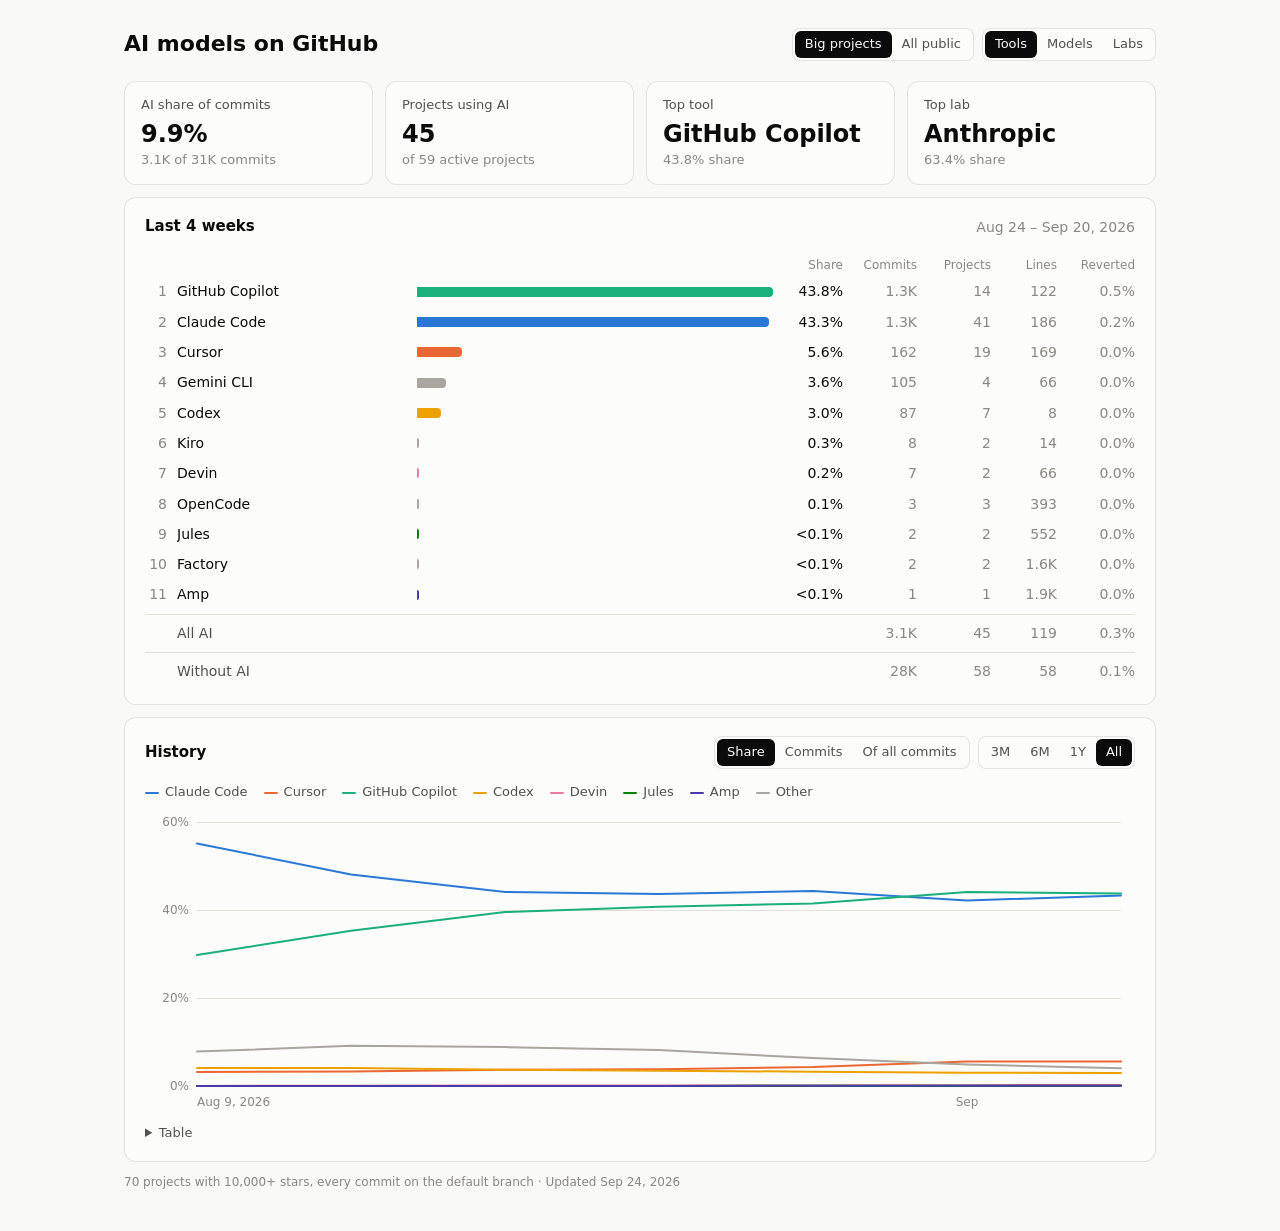
==== site/index.html @ df9959e1 "AI models on GitHub: which tools and models write the code in big open-source projects Two modes: ev" ====
<!doctype html>
<html lang="en">
<head>
  <meta charset="utf-8">
  <meta name="viewport" content="width=device-width, initial-scale=1">
  <title>AI models on GitHub</title>
  <link rel="stylesheet" href="style.css">
</head>
<body>
  <main class="viz-root">
    <header>
      <h1>AI models on GitHub</h1>
      <div class="filters">
        <div class="seg" id="mode" role="group" aria-label="Repositories"></div>
        <div class="seg" id="view" role="group" aria-label="Group by"></div>
      </div>
    </header>
    <div class="filters sub" id="tool-row">
      <div class="seg" id="tool" role="group" aria-label="Tool"></div>
    </div>

    <section class="tiles" id="tiles" aria-label="Last 4 weeks"></section>

    <section class="card">
      <div class="card-head">
        <h2>Last 4 weeks</h2>
        <span class="muted" id="board-period"></span>
      </div>
      <div class="board" id="board" role="table"></div>
      <p class="muted" id="board-note"></p>
    </section>

    <section class="card">
      <div class="card-head">
        <h2>History</h2>
        <div class="filters">
          <div class="seg" id="measure" role="group" aria-label="Measure"></div>
          <div class="seg" id="range" role="group" aria-label="Range"></div>
        </div>
      </div>
      <ul class="legend" id="legend"></ul>
      <div class="chart" id="chart"></div>
      <details>
        <summary>Table</summary>
        <div class="table-wrap"><table id="table"></table></div>
      </details>
    </section>

    <footer class="muted" id="footer"></footer>
  </main>
  <div class="tooltip" id="tooltip" role="status" hidden></div>
  <script src="data.js"></script>
  <script src="app.js"></script>
</body>
</html>
---- site/style.css ----
.viz-root {
  color-scheme: light;
  --page: #f9f9f7;
  --surface: #fcfcfb;
  --ink: #0b0b0b;
  --ink-2: #52514e;
  --muted: #898781;
  --grid: #e1e0d9;
  --axis: #c3c2b7;
  --ring: rgba(11, 11, 11, 0.10);
  --wash: rgba(11, 11, 11, 0.04);
  --other: #a8a69f;
  --s1: #2a78d6; --s2: #eb6834; --s3: #1baf7a; --s4: #eda100;
  --s5: #e87ba4; --s6: #008300; --s7: #4a3aa7;
}
@media (prefers-color-scheme: dark) {
  .viz-root {
    color-scheme: dark;
    --page: #0d0d0d;
    --surface: #1a1a19;
    --ink: #ffffff;
    --ink-2: #c3c2b7;
    --muted: #898781;
    --grid: #2c2c2a;
    --axis: #383835;
    --ring: rgba(255, 255, 255, 0.10);
    --wash: rgba(255, 255, 255, 0.05);
    --other: #6e6d67;
    --s1: #3987e5; --s2: #d95926; --s3: #199e70; --s4: #c98500;
    --s5: #d55181; --s6: #008300; --s7: #9085e9;
  }
}

* { box-sizing: border-box; }
html, body { margin: 0; }
body { background: #f9f9f7; }
@media (prefers-color-scheme: dark) { body { background: #0d0d0d; } }

.viz-root {
  font: 14px/1.45 system-ui, -apple-system, "Segoe UI", sans-serif;
  color: var(--ink);
  background: var(--page);
  max-width: 1080px;
  margin: 0 auto;
  padding: 28px 24px 40px;
  min-height: 100vh;
}
h1 { font-size: 22px; font-weight: 600; margin: 0; }
h2 { font-size: 15px; font-weight: 600; margin: 0; }
.muted { color: var(--muted); }

header { display: flex; flex-wrap: wrap; gap: 16px; align-items: center; justify-content: space-between; margin-bottom: 20px; }
.filters { display: flex; flex-wrap: wrap; gap: 8px; }
.seg { display: inline-flex; border: 1px solid var(--ring); border-radius: 8px; padding: 2px; background: var(--surface); }
.seg button {
  font: inherit; font-size: 13px; color: var(--ink-2); background: none; border: 0;
  padding: 4px 10px; border-radius: 6px; cursor: pointer;
}
.seg button:hover { background: var(--wash); }
.seg button[aria-pressed="true"] { background: var(--ink); color: var(--surface); }
.seg button:focus-visible { outline: 2px solid var(--s1); outline-offset: 1px; }

.tiles { display: grid; grid-template-columns: repeat(auto-fit, minmax(200px, 1fr)); gap: 12px; margin-bottom: 12px; }
.tile, .card { background: var(--surface); border: 1px solid var(--ring); border-radius: 12px; }
.tile { padding: 14px 16px; }
.tile .label { color: var(--ink-2); font-size: 13px; }
.tile .value { font-size: 24px; font-weight: 600; margin-top: 2px; overflow-wrap: anywhere; }
.tile .sub { color: var(--muted); font-size: 13px; }

.card { padding: 18px 20px; margin-bottom: 12px; }
.card-head { display: flex; flex-wrap: wrap; gap: 12px; align-items: center; justify-content: space-between; margin-bottom: 14px; }

.filters.sub { margin: -8px 0 16px; }
.filters.sub:empty, .filters.sub[hidden] { display: none; }

.board { font-variant-numeric: tabular-nums; }
.board .row {
  display: grid; grid-template-columns: 22px minmax(140px, 230px) 1fr 60px 64px;
  gap: 10px; align-items: center; padding: 5px 0;
}
.board.big .row { grid-template-columns: 22px minmax(140px, 230px) 1fr 60px 64px 64px 56px 68px; }
.board .row.head { color: var(--muted); font-size: 12px; padding-bottom: 2px; }
.board .row.item { cursor: default; border-radius: 6px; }
.board.big .row.item { cursor: pointer; }
.board.big .row.item:hover { background: var(--wash); }
.board .row.base { color: var(--ink-2); border-top: 1px solid var(--grid); margin-top: 4px; padding-top: 8px; }
.board .rank { color: var(--muted); text-align: right; }
.board .name { display: flex; align-items: baseline; gap: 6px; min-width: 0; }
.board .name span:first-child { white-space: nowrap; overflow: hidden; text-overflow: ellipsis; }
.board .lab { color: var(--muted); font-size: 12px; white-space: nowrap; }
.board .track { height: 10px; }
.board .bar { height: 10px; border-radius: 0 4px 4px 0; min-width: 2px; }
.board .num { text-align: right; }
.board .dim { text-align: right; color: var(--muted); }
.board .drill { margin: 2px 0 10px 32px; padding: 8px 12px; border-left: 2px solid var(--grid); font-size: 13px; }
.board .drill div { display: flex; gap: 10px; align-items: baseline; padding: 2px 0; }
.board .drill .repo { min-width: 220px; color: var(--ink); text-decoration: none; }
.board .drill a { color: var(--ink-2); }
.board .drill a:hover { color: var(--ink); }
#board-note { margin: 8px 0 0 32px; }
#board-note:empty { display: none; }

.legend { list-style: none; display: flex; flex-wrap: wrap; gap: 6px 16px; margin: 0 0 10px; padding: 0; color: var(--ink-2); font-size: 13px; }
.legend li { display: flex; align-items: center; gap: 6px; }
.legend .key { width: 14px; height: 2px; border-radius: 1px; }
.legend .key.rect { height: 10px; width: 10px; border-radius: 2px; }

.chart { position: relative; }
.chart svg { display: block; width: 100%; overflow: visible; }
.chart text { fill: var(--muted); font-size: 12px; font-variant-numeric: tabular-nums; }
.chart .grid { stroke: var(--grid); stroke-width: 1; shape-rendering: crispEdges; }
.chart .base { stroke: var(--axis); stroke-width: 1; shape-rendering: crispEdges; }
.chart .line { fill: none; stroke-width: 2; stroke-linejoin: round; stroke-linecap: round; }
.chart .cross { stroke: var(--axis); stroke-width: 1; shape-rendering: crispEdges; }
.chart .dot { stroke: var(--surface); stroke-width: 2; }

.tooltip {
  position: fixed; z-index: 10; pointer-events: none; min-width: 180px;
  background: var(--surface); color: var(--ink); border: 1px solid var(--ring); border-radius: 8px;
  box-shadow: 0 4px 16px rgba(0, 0, 0, 0.12); padding: 8px 10px; font: 13px/1.4 system-ui, -apple-system, "Segoe UI", sans-serif;
}
.tooltip .head { color: var(--ink-2); margin-bottom: 4px; }
.tooltip .row { display: grid; grid-template-columns: 14px auto 1fr; gap: 8px; align-items: center; }
.tooltip .row .key { width: 12px; height: 2px; border-radius: 1px; }
.tooltip .row b { font-variant-numeric: tabular-nums; font-weight: 600; }
.tooltip .row span { color: var(--ink-2); white-space: nowrap; }

details { margin-top: 12px; }
summary { cursor: pointer; color: var(--ink-2); font-size: 13px; }
.table-wrap { max-height: 360px; overflow: auto; margin-top: 8px; }
table { border-collapse: collapse; font-size: 12px; font-variant-numeric: tabular-nums; width: 100%; }
th, td { padding: 4px 8px; text-align: right; border-bottom: 1px solid var(--grid); white-space: nowrap; }
th:first-child, td:first-child { text-align: left; }
thead th { position: sticky; top: 0; background: var(--surface); color: var(--ink-2); font-weight: 600; }

footer { font-size: 12px; margin-top: 8px; }

@media (max-width: 760px) {
  .board .row, .board.big .row { grid-template-columns: 18px minmax(100px, 1fr) 1fr 56px; }
  .board .row > :nth-child(n+5) { display: none; }
}
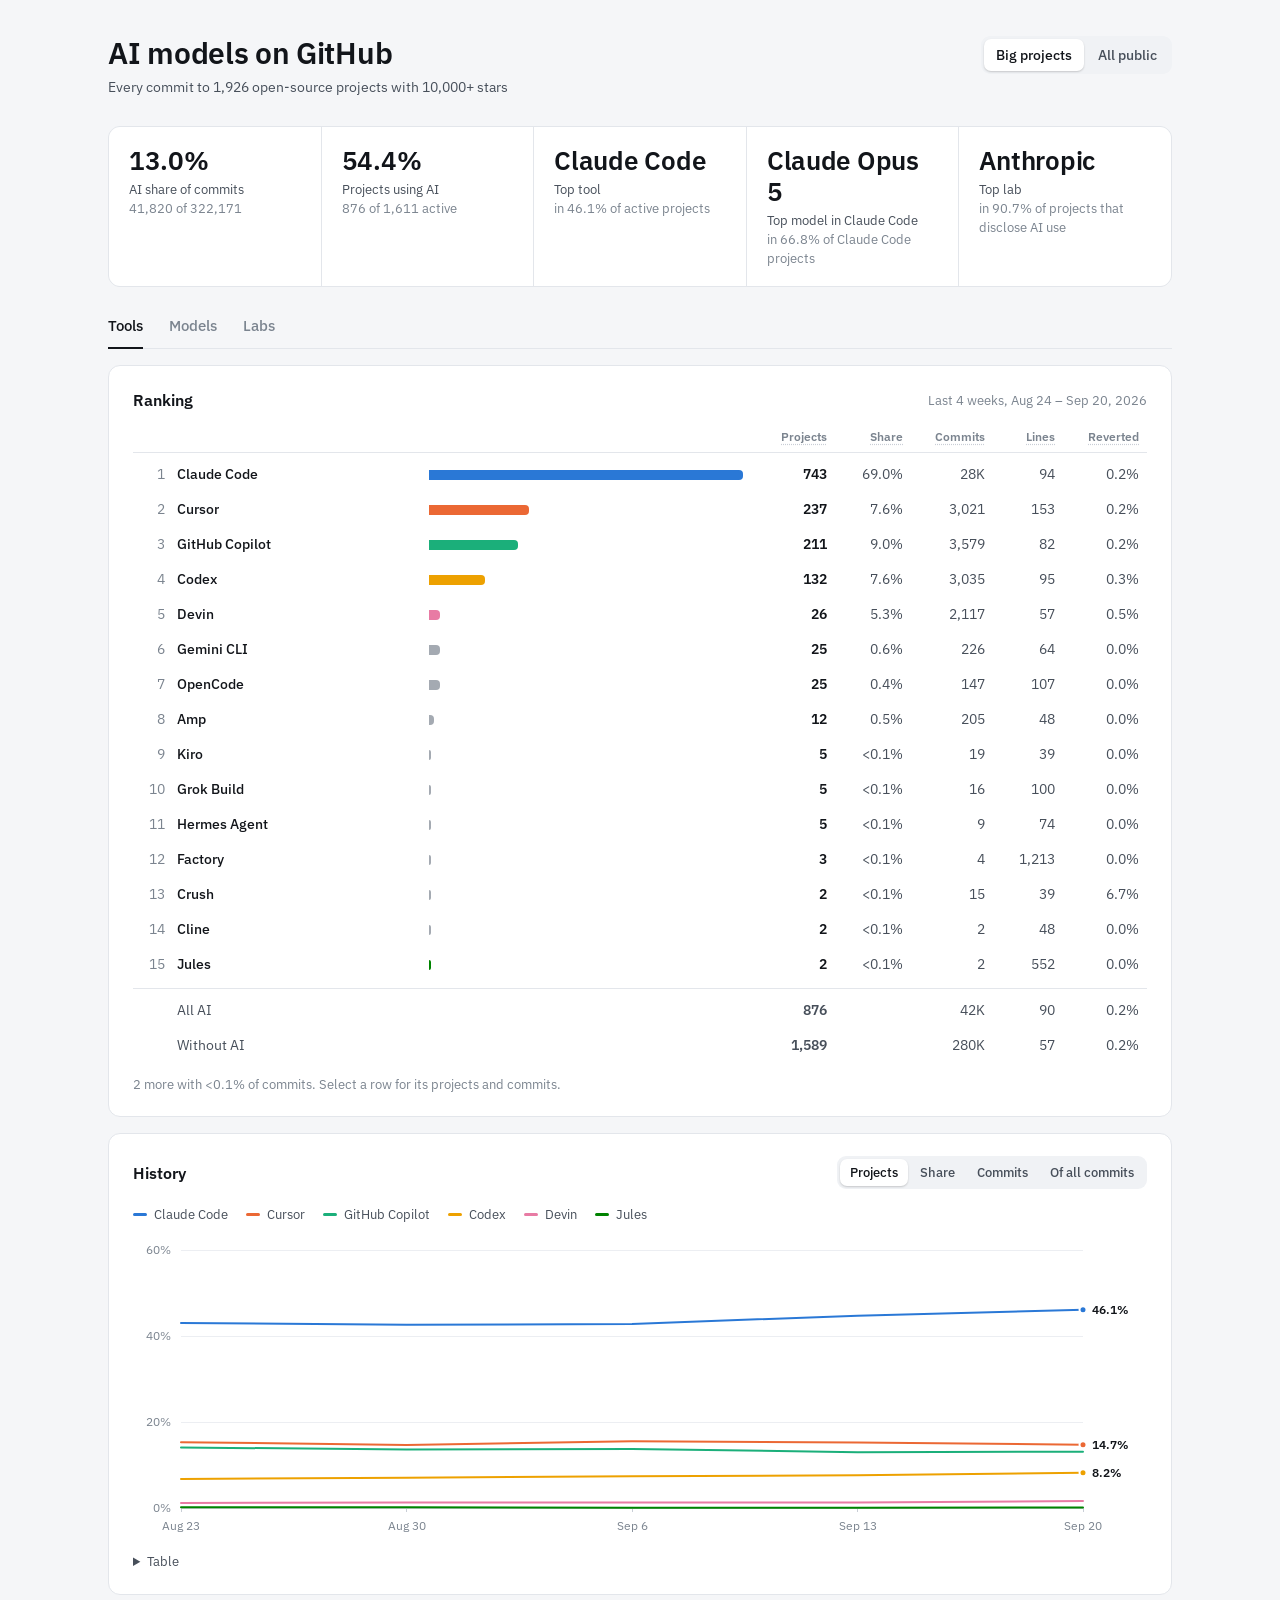
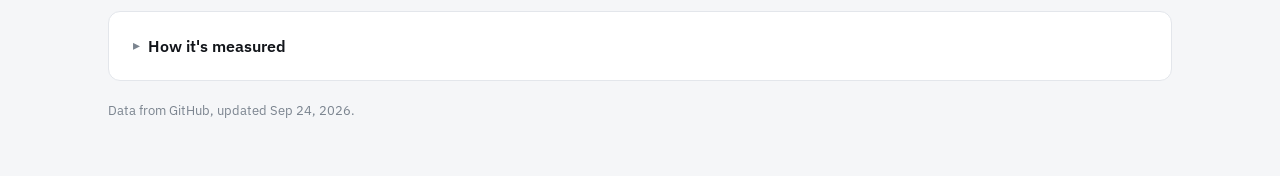
==== commit 06f43f2d: "Redesigned report page: readable tooltip, weekly date axis, values at line ends, one strip of key fi" ====
--- a/site/index.html
+++ b/site/index.html
@@ -4,50 +4,65 @@
   <meta charset="utf-8">
   <meta name="viewport" content="width=device-width, initial-scale=1">
   <title>AI models on GitHub</title>
+  <link rel="preconnect" href="https://fonts.googleapis.com">
+  <link rel="preconnect" href="https://fonts.gstatic.com" crossorigin>
+  <link rel="stylesheet" href="https://fonts.googleapis.com/css2?family=IBM+Plex+Sans:wght@400;500;600&display=swap">
   <link rel="stylesheet" href="style.css">
 </head>
 <body>
-  <main class="viz-root">
-    <header>
-      <h1>AI models on GitHub</h1>
-      <div class="filters">
-        <div class="seg" id="mode" role="group" aria-label="Repositories"></div>
-        <div class="seg" id="view" role="group" aria-label="Group by"></div>
+  <div class="page">
+    <header class="top">
+      <div>
+        <h1>AI models on GitHub</h1>
+        <p class="scope" id="scope"></p>
       </div>
+      <div class="seg" id="mode" role="group" aria-label="Repositories"></div>
     </header>
-    <div class="filters sub" id="tool-row">
-      <div class="seg" id="tool" role="group" aria-label="Tool"></div>
-    </div>
 
-    <section class="tiles" id="tiles" aria-label="Last 4 weeks"></section>
+    <section class="figures" id="figures" aria-label="Last 4 weeks"></section>
 
-    <section class="card">
-      <div class="card-head">
-        <h2>Last 4 weeks</h2>
-        <span class="muted" id="board-period"></span>
+    <nav class="tabs" id="view" role="tablist" aria-label="Group by"></nav>
+    <div class="chips" id="tool" role="group" aria-label="Tool"></div>
+
+    <section class="panel">
+      <div class="panel-head">
+        <h2>Ranking</h2>
+        <span class="period" id="period"></span>
       </div>
-      <div class="board" id="board" role="table"></div>
-      <p class="muted" id="board-note"></p>
+      <div class="board" id="board" role="table" aria-label="Ranking"></div>
+      <p class="note" id="note"></p>
     </section>
 
-    <section class="card">
-      <div class="card-head">
+    <section class="panel">
+      <div class="panel-head">
         <h2>History</h2>
-        <div class="filters">
-          <div class="seg" id="measure" role="group" aria-label="Measure"></div>
-          <div class="seg" id="range" role="group" aria-label="Range"></div>
+        <div class="controls">
+          <div class="seg small" id="measure" role="group" aria-label="Measure"></div>
+          <div class="seg small" id="range" role="group" aria-label="Range"></div>
         </div>
       </div>
       <ul class="legend" id="legend"></ul>
       <div class="chart" id="chart"></div>
-      <details>
+      <details class="more">
         <summary>Table</summary>
         <div class="table-wrap"><table id="table"></table></div>
       </details>
     </section>
 
-    <footer class="muted" id="footer"></footer>
-  </main>
+    <details class="panel method">
+      <summary><h2>How it's measured</h2></summary>
+      <ul>
+        <li>An AI coding tool leaves a trace in the commit: its signature (<code>Co-authored-by: Claude Opus 5</code>), or a line the author writes on purpose (<code>Assisted-by: Codex (GPT-5)</code>, <code>Model: GPT-6. Harness: Codex.</code> in the pull request).</li>
+        <li><b>Big projects</b>: every active public repository with 10,000+ stars that contains code. Every commit on the default branch is read, with the description of its pull request. Bots other than AI agents are left out.</li>
+        <li><b>All public</b>: GitHub commit search over all public repositories, estimated from samples.</li>
+        <li>Models are compared only within one tool: Claude Code always names the model, Codex only when the author does, Cursor and Copilot never.</li>
+        <li>Labs are compared only in projects that disclose AI use on purpose, where tools that do not sign are visible too.</li>
+        <li>Every figure covers four complete weeks. Lines: median lines changed per commit. Reverted: share of commits reverted later.</li>
+      </ul>
+    </details>
+
+    <footer class="foot" id="footer"></footer>
+  </div>
   <div class="tooltip" id="tooltip" role="status" hidden></div>
   <script src="data.js"></script>
   <script src="app.js"></script>
--- a/site/style.css
+++ b/site/style.css
@@ -1,141 +1,195 @@
-.viz-root {
+/* Tokens live on :root so everything, the floating tooltip included, sees them. */
+:root {
   color-scheme: light;
-  --page: #f9f9f7;
-  --surface: #fcfcfb;
-  --ink: #0b0b0b;
-  --ink-2: #52514e;
-  --muted: #898781;
-  --grid: #e1e0d9;
-  --axis: #c3c2b7;
-  --ring: rgba(11, 11, 11, 0.10);
-  --wash: rgba(11, 11, 11, 0.04);
-  --other: #a8a69f;
+  --page: #f5f6f8;
+  --surface: #ffffff;
+  --raised: #f0f2f5;
+  --hairline: #e3e6eb;
+  --grid: #eceef2;
+  --axis: #c9ced6;
+  --ink: #12151a;
+  --ink-2: #474f5a;
+  --muted: #7b848f;
+  --wash: rgba(18, 21, 26, 0.045);
+  --other: #a4aab2;
+  --shadow: 0 8px 28px rgba(18, 21, 26, 0.14);
   --s1: #2a78d6; --s2: #eb6834; --s3: #1baf7a; --s4: #eda100;
   --s5: #e87ba4; --s6: #008300; --s7: #4a3aa7;
+  --font: "IBM Plex Sans", system-ui, -apple-system, "Segoe UI", sans-serif;
 }
 @media (prefers-color-scheme: dark) {
-  .viz-root {
+  :root {
     color-scheme: dark;
-    --page: #0d0d0d;
-    --surface: #1a1a19;
-    --ink: #ffffff;
-    --ink-2: #c3c2b7;
-    --muted: #898781;
-    --grid: #2c2c2a;
-    --axis: #383835;
-    --ring: rgba(255, 255, 255, 0.10);
-    --wash: rgba(255, 255, 255, 0.05);
-    --other: #6e6d67;
+    --page: #0e1013;
+    --surface: #16191e;
+    --raised: #1e2228;
+    --hairline: #262b32;
+    --grid: #21252b;
+    --axis: #3a4048;
+    --ink: #eef1f4;
+    --ink-2: #b3bbc5;
+    --muted: #7f8893;
+    --wash: rgba(238, 241, 244, 0.05);
+    --other: #5c646e;
+    --shadow: 0 10px 32px rgba(0, 0, 0, 0.5);
     --s1: #3987e5; --s2: #d95926; --s3: #199e70; --s4: #c98500;
     --s5: #d55181; --s6: #008300; --s7: #9085e9;
   }
 }
 
 * { box-sizing: border-box; }
-html, body { margin: 0; }
-body { background: #f9f9f7; }
-@media (prefers-color-scheme: dark) { body { background: #0d0d0d; } }
+html, body { margin: 0; background: var(--page); }
+body { font: 14px/1.5 var(--font); color: var(--ink); -webkit-font-smoothing: antialiased; }
+a { color: inherit; }
+:focus-visible { outline: 2px solid var(--s1); outline-offset: 2px; }
 
-.viz-root {
-  font: 14px/1.45 system-ui, -apple-system, "Segoe UI", sans-serif;
-  color: var(--ink);
-  background: var(--page);
-  max-width: 1080px;
-  margin: 0 auto;
-  padding: 28px 24px 40px;
-  min-height: 100vh;
+.page { max-width: 1120px; margin: 0 auto; padding: 36px 28px 56px; }
+
+/* ---------- header ---------- */
+.top { display: flex; flex-wrap: wrap; align-items: flex-start; justify-content: space-between; gap: 16px 24px; margin-bottom: 28px; }
+h1 { font-size: 30px; line-height: 1.15; font-weight: 600; letter-spacing: -0.01em; margin: 0; }
+.scope { margin: 6px 0 0; color: var(--ink-2); font-size: 14px; }
+h2 { font-size: 16px; font-weight: 600; margin: 0; }
+
+.seg { display: inline-flex; padding: 3px; gap: 2px; background: var(--raised); border-radius: 9px; }
+.seg button {
+  font: inherit; font-size: 13.5px; font-weight: 500; color: var(--ink-2); background: none; border: 0;
+  padding: 6px 12px; border-radius: 7px; cursor: pointer; white-space: nowrap;
 }
-h1 { font-size: 22px; font-weight: 600; margin: 0; }
-h2 { font-size: 15px; font-weight: 600; margin: 0; }
-.muted { color: var(--muted); }
+.seg.small button { font-size: 12.5px; padding: 4px 10px; }
+.seg button:hover { color: var(--ink); }
+.seg button[aria-pressed="true"] { background: var(--surface); color: var(--ink); box-shadow: 0 1px 2px rgba(0, 0, 0, 0.18); }
+.seg:empty { display: none; }
 
-header { display: flex; flex-wrap: wrap; gap: 16px; align-items: center; justify-content: space-between; margin-bottom: 20px; }
-.filters { display: flex; flex-wrap: wrap; gap: 8px; }
-.seg { display: inline-flex; border: 1px solid var(--ring); border-radius: 8px; padding: 2px; background: var(--surface); }
-.seg button {
-  font: inherit; font-size: 13px; color: var(--ink-2); background: none; border: 0;
-  padding: 4px 10px; border-radius: 6px; cursor: pointer;
+/* ---------- key figures: one strip, cells split by hairlines ---------- */
+.figures {
+  display: grid; grid-template-columns: repeat(var(--n, 5), 1fr); gap: 1px;
+  background: var(--hairline); border: 1px solid var(--hairline); border-radius: 12px; margin-bottom: 28px; overflow: hidden;
 }
-.seg button:hover { background: var(--wash); }
-.seg button[aria-pressed="true"] { background: var(--ink); color: var(--surface); }
-.seg button:focus-visible { outline: 2px solid var(--s1); outline-offset: 1px; }
+.figure { padding: 18px 20px; background: var(--surface); min-width: 0; }
+.figure .value { font-size: 26px; line-height: 1.2; font-weight: 600; letter-spacing: -0.01em; overflow-wrap: anywhere; }
+.figure .label { color: var(--ink-2); font-size: 13px; margin-top: 4px; }
+.figure .sub { color: var(--muted); font-size: 12.5px; }
 
-.tiles { display: grid; grid-template-columns: repeat(auto-fit, minmax(200px, 1fr)); gap: 12px; margin-bottom: 12px; }
-.tile, .card { background: var(--surface); border: 1px solid var(--ring); border-radius: 12px; }
-.tile { padding: 14px 16px; }
-.tile .label { color: var(--ink-2); font-size: 13px; }
-.tile .value { font-size: 24px; font-weight: 600; margin-top: 2px; overflow-wrap: anywhere; }
-.tile .sub { color: var(--muted); font-size: 13px; }
+/* ---------- view tabs and tool chips ---------- */
+.tabs { display: flex; gap: 26px; border-bottom: 1px solid var(--hairline); margin-bottom: 16px; }
+.tabs button {
+  font: inherit; font-size: 15px; font-weight: 500; color: var(--muted); background: none; border: 0;
+  padding: 0 0 10px; margin-bottom: -1px; border-bottom: 2px solid transparent; cursor: pointer;
+}
+.tabs button:hover { color: var(--ink); }
+.tabs button[aria-selected="true"] { color: var(--ink); border-bottom-color: var(--ink); }
+.chips { display: flex; flex-wrap: wrap; gap: 6px; margin-bottom: 16px; }
+.chips[hidden] { display: none; }
+.chips button {
+  font: inherit; font-size: 13px; color: var(--ink-2); background: var(--surface); cursor: pointer;
+  border: 1px solid var(--hairline); border-radius: 999px; padding: 4px 12px;
+}
+.chips button:hover { color: var(--ink); border-color: var(--axis); }
+.chips button[aria-pressed="true"] { color: var(--page); background: var(--ink); border-color: var(--ink); }
 
-.card { padding: 18px 20px; margin-bottom: 12px; }
-.card-head { display: flex; flex-wrap: wrap; gap: 12px; align-items: center; justify-content: space-between; margin-bottom: 14px; }
+/* ---------- panels ---------- */
+.panel { background: var(--surface); border: 1px solid var(--hairline); border-radius: 12px; padding: 22px 24px; margin-bottom: 16px; }
+.panel-head { display: flex; flex-wrap: wrap; align-items: center; justify-content: space-between; gap: 12px; margin-bottom: 16px; }
+.period { color: var(--muted); font-size: 13px; }
+.controls { display: flex; flex-wrap: wrap; gap: 8px; }
+.note { color: var(--muted); font-size: 12.5px; margin: 12px 0 0; }
+.note:empty { display: none; }
 
-.filters.sub { margin: -8px 0 16px; }
-.filters.sub:empty, .filters.sub[hidden] { display: none; }
-
+/* ---------- ranking ---------- */
 .board { font-variant-numeric: tabular-nums; }
 .board .row {
-  display: grid; grid-template-columns: 22px minmax(140px, 230px) 1fr 60px 64px;
-  gap: 10px; align-items: center; padding: 5px 0;
+  display: grid; grid-template-columns: 24px minmax(150px, 240px) minmax(80px, 1fr) 70px 70px;
+  gap: 12px; align-items: center; padding: 7px 8px; border-radius: 8px;
 }
-.board.big .row { grid-template-columns: 22px minmax(140px, 230px) 1fr 60px 64px 64px 56px 68px; }
-.board .row.head { color: var(--muted); font-size: 12px; padding-bottom: 2px; }
-.board .row.item { cursor: default; border-radius: 6px; }
+.board.big .row { grid-template-columns: 24px minmax(150px, 240px) minmax(80px, 1fr) 72px 64px 70px 58px 72px; }
+.board .row.head { color: var(--muted); font-size: 12px; padding-top: 0; padding-bottom: 6px; border-bottom: 1px solid var(--hairline); border-radius: 0; margin-bottom: 4px; }
+.board .row.head span[title] { cursor: help; text-decoration: underline dotted var(--axis); text-underline-offset: 3px; }
+.board .row.item.open, .board.big .row.item:hover { background: var(--wash); }
 .board.big .row.item { cursor: pointer; }
-.board.big .row.item:hover { background: var(--wash); }
-.board .row.base { color: var(--ink-2); border-top: 1px solid var(--grid); margin-top: 4px; padding-top: 8px; }
+.board .row.base { color: var(--ink-2); border-top: 1px solid var(--hairline); border-radius: 0; margin-top: 6px; padding-top: 11px; }
+.board .row.base + .row.base { border-top: 0; margin-top: 0; padding-top: 7px; }
 .board .rank { color: var(--muted); text-align: right; }
-.board .name { display: flex; align-items: baseline; gap: 6px; min-width: 0; }
+.board .name { display: flex; align-items: baseline; gap: 8px; min-width: 0; font-weight: 500; }
 .board .name span:first-child { white-space: nowrap; overflow: hidden; text-overflow: ellipsis; }
-.board .lab { color: var(--muted); font-size: 12px; white-space: nowrap; }
+.board .lab { color: var(--muted); font-size: 12px; font-weight: 400; white-space: nowrap; }
 .board .track { height: 10px; }
 .board .bar { height: 10px; border-radius: 0 4px 4px 0; min-width: 2px; }
-.board .num { text-align: right; }
-.board .dim { text-align: right; color: var(--muted); }
-.board .drill { margin: 2px 0 10px 32px; padding: 8px 12px; border-left: 2px solid var(--grid); font-size: 13px; }
-.board .drill div { display: flex; gap: 10px; align-items: baseline; padding: 2px 0; }
-.board .drill .repo { min-width: 220px; color: var(--ink); text-decoration: none; }
-.board .drill a { color: var(--ink-2); }
-.board .drill a:hover { color: var(--ink); }
-#board-note { margin: 8px 0 0 32px; }
-#board-note:empty { display: none; }
+.board .num { text-align: right; font-weight: 600; }
+.board .dim { text-align: right; color: var(--ink-2); }
+.drill {
+  margin: 2px 8px 10px 44px; padding: 10px 14px; border-radius: 8px; background: var(--raised);
+  display: grid; grid-template-columns: minmax(180px, 1.4fr) 90px 1fr; gap: 4px 16px; font-size: 13px;
+}
+.drill .repo { color: var(--ink); text-decoration: none; font-weight: 500; overflow: hidden; text-overflow: ellipsis; white-space: nowrap; }
+.drill .repo:hover { text-decoration: underline; }
+.drill .count { color: var(--ink-2); text-align: right; font-variant-numeric: tabular-nums; }
+.drill .shas { display: flex; gap: 10px; }
+.drill .shas a { color: var(--muted); font-variant-numeric: tabular-nums; }
+.drill .shas a:hover { color: var(--ink); }
 
-.legend { list-style: none; display: flex; flex-wrap: wrap; gap: 6px 16px; margin: 0 0 10px; padding: 0; color: var(--ink-2); font-size: 13px; }
-.legend li { display: flex; align-items: center; gap: 6px; }
-.legend .key { width: 14px; height: 2px; border-radius: 1px; }
+/* ---------- history ---------- */
+.legend { list-style: none; display: flex; flex-wrap: wrap; gap: 6px 18px; margin: 0 0 14px; padding: 0; color: var(--ink-2); font-size: 13px; }
+.legend li { display: flex; align-items: center; gap: 7px; }
+.legend .key { width: 14px; height: 2.5px; border-radius: 2px; }
 .legend .key.rect { height: 10px; width: 10px; border-radius: 2px; }
-
 .chart { position: relative; }
 .chart svg { display: block; width: 100%; overflow: visible; }
-.chart text { fill: var(--muted); font-size: 12px; font-variant-numeric: tabular-nums; }
+.chart text { fill: var(--muted); font: 12px var(--font); font-variant-numeric: tabular-nums; }
+.chart .end { fill: var(--ink); font-weight: 600; }
 .chart .grid { stroke: var(--grid); stroke-width: 1; shape-rendering: crispEdges; }
 .chart .base { stroke: var(--axis); stroke-width: 1; shape-rendering: crispEdges; }
+.chart .tick { stroke: var(--axis); stroke-width: 1; shape-rendering: crispEdges; }
 .chart .line { fill: none; stroke-width: 2; stroke-linejoin: round; stroke-linecap: round; }
 .chart .cross { stroke: var(--axis); stroke-width: 1; shape-rendering: crispEdges; }
 .chart .dot { stroke: var(--surface); stroke-width: 2; }
+.chart .hit { cursor: crosshair; }
+.chart .hit:focus { outline: none; }
 
 .tooltip {
-  position: fixed; z-index: 10; pointer-events: none; min-width: 180px;
-  background: var(--surface); color: var(--ink); border: 1px solid var(--ring); border-radius: 8px;
-  box-shadow: 0 4px 16px rgba(0, 0, 0, 0.12); padding: 8px 10px; font: 13px/1.4 system-ui, -apple-system, "Segoe UI", sans-serif;
+  position: fixed; z-index: 10; pointer-events: none; min-width: 220px; max-width: 320px;
+  background: var(--raised); color: var(--ink); border: 1px solid var(--hairline); border-radius: 10px;
+  box-shadow: var(--shadow); padding: 10px 12px; font: 13px/1.45 var(--font);
 }
-.tooltip .head { color: var(--ink-2); margin-bottom: 4px; }
-.tooltip .row { display: grid; grid-template-columns: 14px auto 1fr; gap: 8px; align-items: center; }
-.tooltip .row .key { width: 12px; height: 2px; border-radius: 1px; }
-.tooltip .row b { font-variant-numeric: tabular-nums; font-weight: 600; }
-.tooltip .row span { color: var(--ink-2); white-space: nowrap; }
+.tooltip .head { color: var(--ink); font-weight: 600; margin-bottom: 6px; }
+.tooltip .row { display: grid; grid-template-columns: 14px 64px 1fr; gap: 8px; align-items: center; }
+.tooltip .key { width: 12px; height: 2.5px; border-radius: 2px; }
+.tooltip b { font-weight: 600; text-align: right; font-variant-numeric: tabular-nums; }
+.tooltip .row span:last-child { color: var(--ink-2); white-space: nowrap; overflow: hidden; text-overflow: ellipsis; }
+.tooltip .more { color: var(--muted); margin-top: 4px; }
 
-details { margin-top: 12px; }
-summary { cursor: pointer; color: var(--ink-2); font-size: 13px; }
-.table-wrap { max-height: 360px; overflow: auto; margin-top: 8px; }
-table { border-collapse: collapse; font-size: 12px; font-variant-numeric: tabular-nums; width: 100%; }
-th, td { padding: 4px 8px; text-align: right; border-bottom: 1px solid var(--grid); white-space: nowrap; }
+.more { margin-top: 14px; }
+.more summary { cursor: pointer; color: var(--ink-2); font-size: 13px; }
+.table-wrap { max-height: 360px; overflow: auto; margin-top: 10px; }
+table { border-collapse: collapse; font-size: 12.5px; font-variant-numeric: tabular-nums; width: 100%; }
+th, td { padding: 5px 10px; text-align: right; border-bottom: 1px solid var(--grid); white-space: nowrap; }
 th:first-child, td:first-child { text-align: left; }
 thead th { position: sticky; top: 0; background: var(--surface); color: var(--ink-2); font-weight: 600; }
 
-footer { font-size: 12px; margin-top: 8px; }
+/* ---------- method and footer ---------- */
+.method summary { list-style: none; display: flex; align-items: center; gap: 8px; cursor: pointer; }
+.method summary::-webkit-details-marker { display: none; }
+.method summary::before { content: "▸"; color: var(--muted); transition: transform 0.15s; }
+.method[open] summary::before { transform: rotate(90deg); }
+.method summary h2 { display: inline; }
+.method ul { margin: 14px 0 0; padding-left: 20px; color: var(--ink-2); max-width: 78ch; }
+.method li { margin: 6px 0; }
+.method code { font-size: 12.5px; color: var(--ink); background: var(--raised); padding: 1px 5px; border-radius: 4px; }
+.foot { color: var(--muted); font-size: 12.5px; margin-top: 20px; }
 
-@media (max-width: 760px) {
-  .board .row, .board.big .row { grid-template-columns: 18px minmax(100px, 1fr) 1fr 56px; }
+@media (max-width: 800px) {
+  .page { padding: 24px 16px 40px; }
+  h1 { font-size: 24px; }
+  .panel { padding: 18px 16px; }
+  .figures { grid-template-columns: 1fr 1fr; }
+  .figure:last-child:nth-child(odd) { grid-column: 1 / -1; }
+  .figure { padding: 14px 16px; }
+  .figure .value { font-size: 21px; }
+  .board .row, .board.big .row { grid-template-columns: 20px minmax(110px, 1fr) minmax(50px, 0.8fr) 64px; gap: 8px; }
   .board .row > :nth-child(n+5) { display: none; }
+  .drill { margin-left: 8px; grid-template-columns: 1fr auto; }
+  .drill .shas { display: none; }
 }
+@media (prefers-reduced-motion: reduce) {
+  * { transition: none !important; }
+}
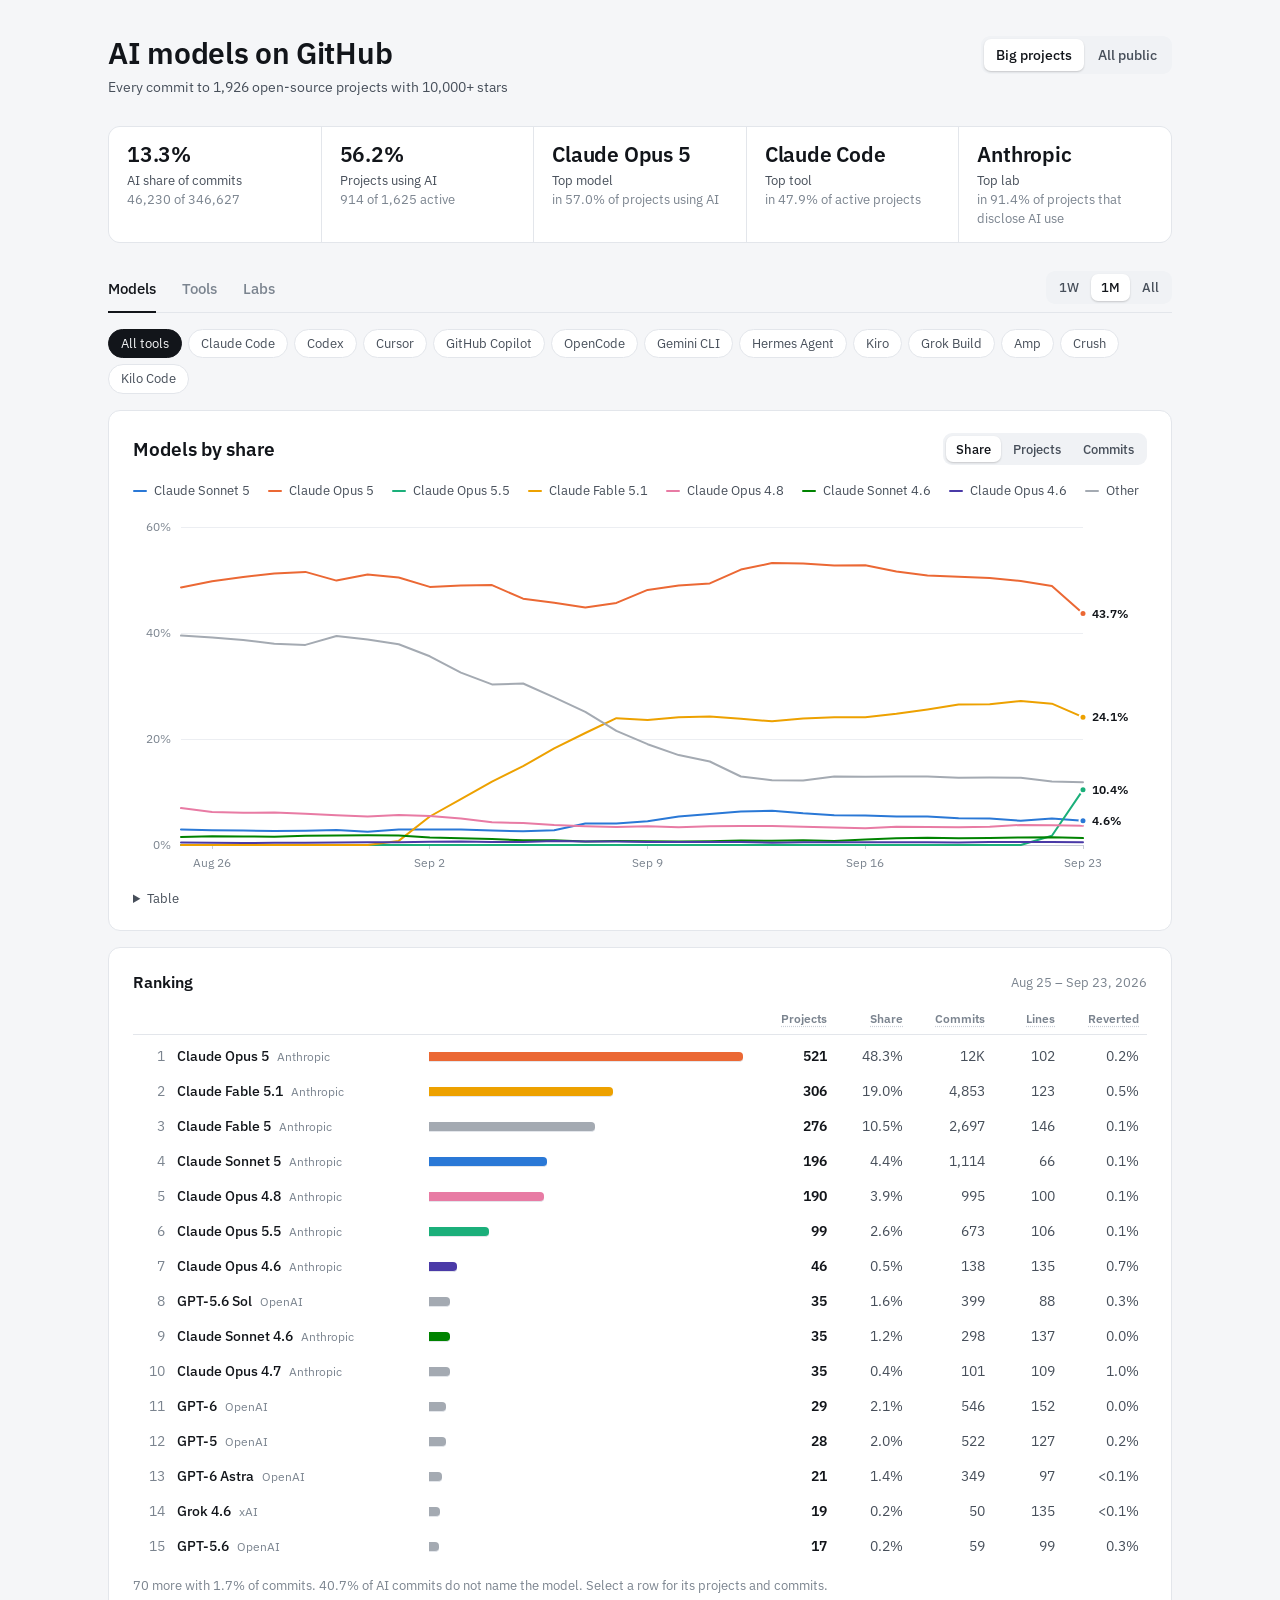
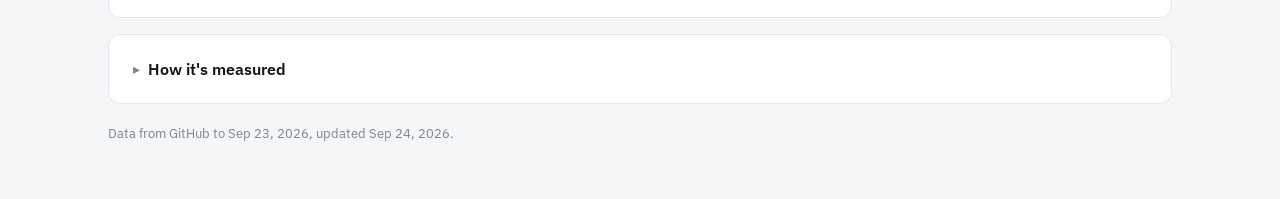
==== commit 7aa10259: "Daily data to the last complete day: model share over time as the main chart, all tools or one tool," ====
--- a/site/index.html
+++ b/site/index.html
@@ -19,10 +19,26 @@
       <div class="seg" id="mode" role="group" aria-label="Repositories"></div>
     </header>
 
-    <section class="figures" id="figures" aria-label="Last 4 weeks"></section>
+    <section class="figures" id="figures" aria-label="Key figures"></section>
 
-    <nav class="tabs" id="view" role="tablist" aria-label="Group by"></nav>
+    <div class="bar">
+      <nav class="tabs" id="view" role="tablist" aria-label="Group by"></nav>
+      <div class="seg small" id="frame" role="group" aria-label="Period"></div>
+    </div>
     <div class="chips" id="tool" role="group" aria-label="Tool"></div>
+
+    <section class="panel hero">
+      <div class="panel-head">
+        <h2 id="chart-title"></h2>
+        <div class="seg small" id="measure" role="group" aria-label="Measure"></div>
+      </div>
+      <ul class="legend" id="legend"></ul>
+      <div class="chart" id="chart"></div>
+      <details class="more">
+        <summary>Table</summary>
+        <div class="table-wrap"><table id="table"></table></div>
+      </details>
+    </section>
 
     <section class="panel">
       <div class="panel-head">
@@ -33,31 +49,16 @@
       <p class="note" id="note"></p>
     </section>
 
-    <section class="panel">
-      <div class="panel-head">
-        <h2>History</h2>
-        <div class="controls">
-          <div class="seg small" id="measure" role="group" aria-label="Measure"></div>
-          <div class="seg small" id="range" role="group" aria-label="Range"></div>
-        </div>
-      </div>
-      <ul class="legend" id="legend"></ul>
-      <div class="chart" id="chart"></div>
-      <details class="more">
-        <summary>Table</summary>
-        <div class="table-wrap"><table id="table"></table></div>
-      </details>
-    </section>
-
     <details class="panel method">
       <summary><h2>How it's measured</h2></summary>
       <ul>
         <li>An AI coding tool leaves a trace in the commit: its signature (<code>Co-authored-by: Claude Opus 5</code>), or a line the author writes on purpose (<code>Assisted-by: Codex (GPT-5)</code>, <code>Model: GPT-6. Harness: Codex.</code> in the pull request).</li>
         <li><b>Big projects</b>: every active public repository with 10,000+ stars that contains code. Every commit on the default branch is read, with the description of its pull request. Bots other than AI agents are left out.</li>
         <li><b>All public</b>: GitHub commit search over all public repositories, estimated from samples.</li>
-        <li>Models are compared only within one tool: Claude Code always names the model, Codex only when the author does, Cursor and Copilot never.</li>
+        <li>Each point of the chart covers the 7 days ending that day, so a new model shows within days. Data runs to the last complete day (UTC).</li>
+        <li><b>All tools</b> ranks every model any tool names. Tools name models differently: Claude Code always, Codex only when the author does, Cursor and Copilot never, so the ranking within one tool is the fair one.</li>
         <li>Labs are compared only in projects that disclose AI use on purpose, where tools that do not sign are visible too.</li>
-        <li>Every figure covers four complete weeks. Lines: median lines changed per commit. Reverted: share of commits reverted later.</li>
+        <li>Lines: median lines changed per commit. Reverted: share of commits reverted later.</li>
       </ul>
     </details>
 
--- a/site/style.css
+++ b/site/style.css
@@ -66,13 +66,15 @@
   display: grid; grid-template-columns: repeat(var(--n, 5), 1fr); gap: 1px;
   background: var(--hairline); border: 1px solid var(--hairline); border-radius: 12px; margin-bottom: 28px; overflow: hidden;
 }
-.figure { padding: 18px 20px; background: var(--surface); min-width: 0; }
-.figure .value { font-size: 26px; line-height: 1.2; font-weight: 600; letter-spacing: -0.01em; overflow-wrap: anywhere; }
+.figure { padding: 14px 18px; background: var(--surface); min-width: 0; }
+.figure .value { font-size: 21px; line-height: 1.25; font-weight: 600; letter-spacing: -0.01em; overflow-wrap: anywhere; }
 .figure .label { color: var(--ink-2); font-size: 13px; margin-top: 4px; }
 .figure .sub { color: var(--muted); font-size: 12.5px; }
 
-/* ---------- view tabs and tool chips ---------- */
-.tabs { display: flex; gap: 26px; border-bottom: 1px solid var(--hairline); margin-bottom: 16px; }
+/* ---------- view tabs, period and tool chips ---------- */
+.bar { display: flex; flex-wrap: wrap; align-items: flex-end; justify-content: space-between; gap: 12px; border-bottom: 1px solid var(--hairline); margin-bottom: 16px; }
+.bar .seg { margin-bottom: 8px; }
+.tabs { display: flex; gap: 26px; }
 .tabs button {
   font: inherit; font-size: 15px; font-weight: 500; color: var(--muted); background: none; border: 0;
   padding: 0 0 10px; margin-bottom: -1px; border-bottom: 2px solid transparent; cursor: pointer;
@@ -91,6 +93,7 @@
 /* ---------- panels ---------- */
 .panel { background: var(--surface); border: 1px solid var(--hairline); border-radius: 12px; padding: 22px 24px; margin-bottom: 16px; }
 .panel-head { display: flex; flex-wrap: wrap; align-items: center; justify-content: space-between; gap: 12px; margin-bottom: 16px; }
+.hero h2 { font-size: 19px; }
 .period { color: var(--muted); font-size: 13px; }
 .controls { display: flex; flex-wrap: wrap; gap: 8px; }
 .note { color: var(--muted); font-size: 12.5px; margin: 12px 0 0; }
